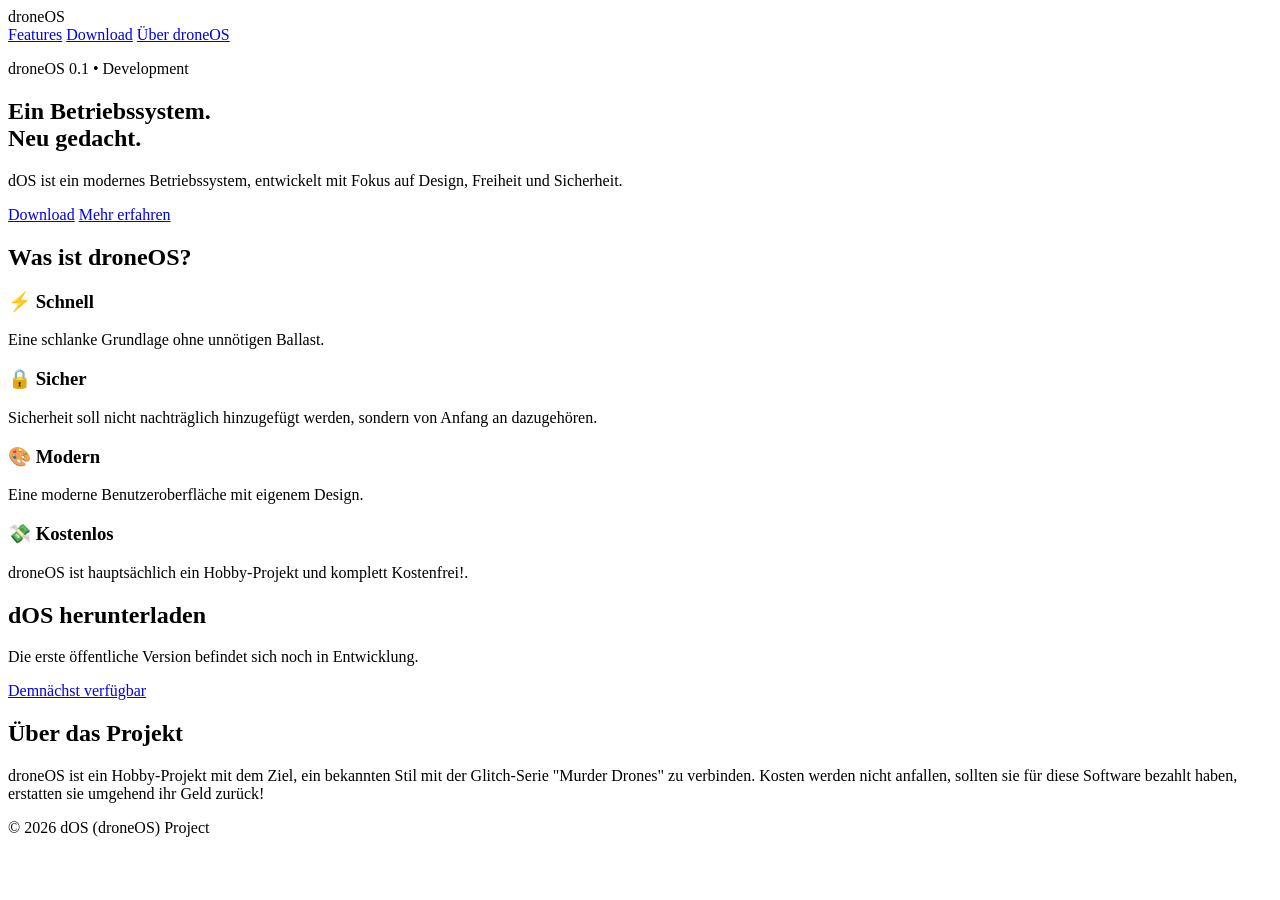
==== droneOS-project.html @ 56f5bc62 "Add files via upload" ====
<!DOCTYPE html>
<html lang="de">
<head>
    <meta charset="UTF-8">
    <meta name="viewport" content="width=device-width, initial-scale=1.0">

    <title>droneOS – Dein Betriebssystem</title>

    <link rel="stylesheet" href="style.css">
</head>

<body>

    <header>
        <div class="logo">droneOS</div>

        <nav>
            <a href="#features">Features</a>
            <a href="#download">Download</a>
            <a href="#about">Über droneOS</a>
        </nav>
    </header>


    <main>

        <section class="hero">
            <p class="version">droneOS 0.1 • Development</p>

            <h1>Ein Betriebssystem.<br>Neu gedacht.</h1>

            <p>
                dOS ist ein modernes Betriebssystem,
                entwickelt mit Fokus auf Design, Freiheit und Sicherheit.
            </p>

            <div class="buttons">
                <a class="button primary" href="#download">Download</a>
                <a class="button secondary" href="#about">Mehr erfahren</a>
            </div>
        </section>


        <section id="features" class="section">

            <h2>Was ist droneOS?</h2>

            <div class="cards">

                <div class="card">
                    <h3>⚡ Schnell</h3>
                    <p>
                        Eine schlanke Grundlage ohne unnötigen Ballast.
                    </p>
                </div>

                <div class="card">
                    <h3>🔒 Sicher</h3>
                    <p>
                        Sicherheit soll nicht nachträglich hinzugefügt werden,
                        sondern von Anfang an dazugehören.
                    </p>
                </div>

                <div class="card">
                    <h3>🎨 Modern</h3>
                    <p>
                        Eine moderne Benutzeroberfläche mit eigenem Design.
                    </p>
                </div>
                
                <div class="card">
                    <h3>💸 Kostenlos</h3>
                    <p>
                        droneOS ist hauptsächlich ein Hobby-Projekt und komplett Kostenfrei!.
                    </p>
                </div>

            </div>

        </section>


        <section id="download" class="section download">

            <h2>dOS herunterladen</h2>

            <p>Die erste öffentliche Version befindet sich noch in Entwicklung.</p>

            <a class="button primary" href="#">
                Demnächst verfügbar
            </a>

        </section>


        <section id="about" class="section">

            <h2>Über das Projekt</h2>

            <p>
                droneOS ist ein Hobby-Projekt mit dem Ziel, ein bekannten Stil mit der Glitch-Serie "Murder Drones" zu verbinden. Kosten werden nicht anfallen, sollten sie für diese Software bezahlt haben, erstatten sie umgehend ihr Geld zurück!
            </p>

        </section>

    </main>


    <footer>
        <p>© 2026 dOS (droneOS) Project</p>
    </footer>

</body>
</html>
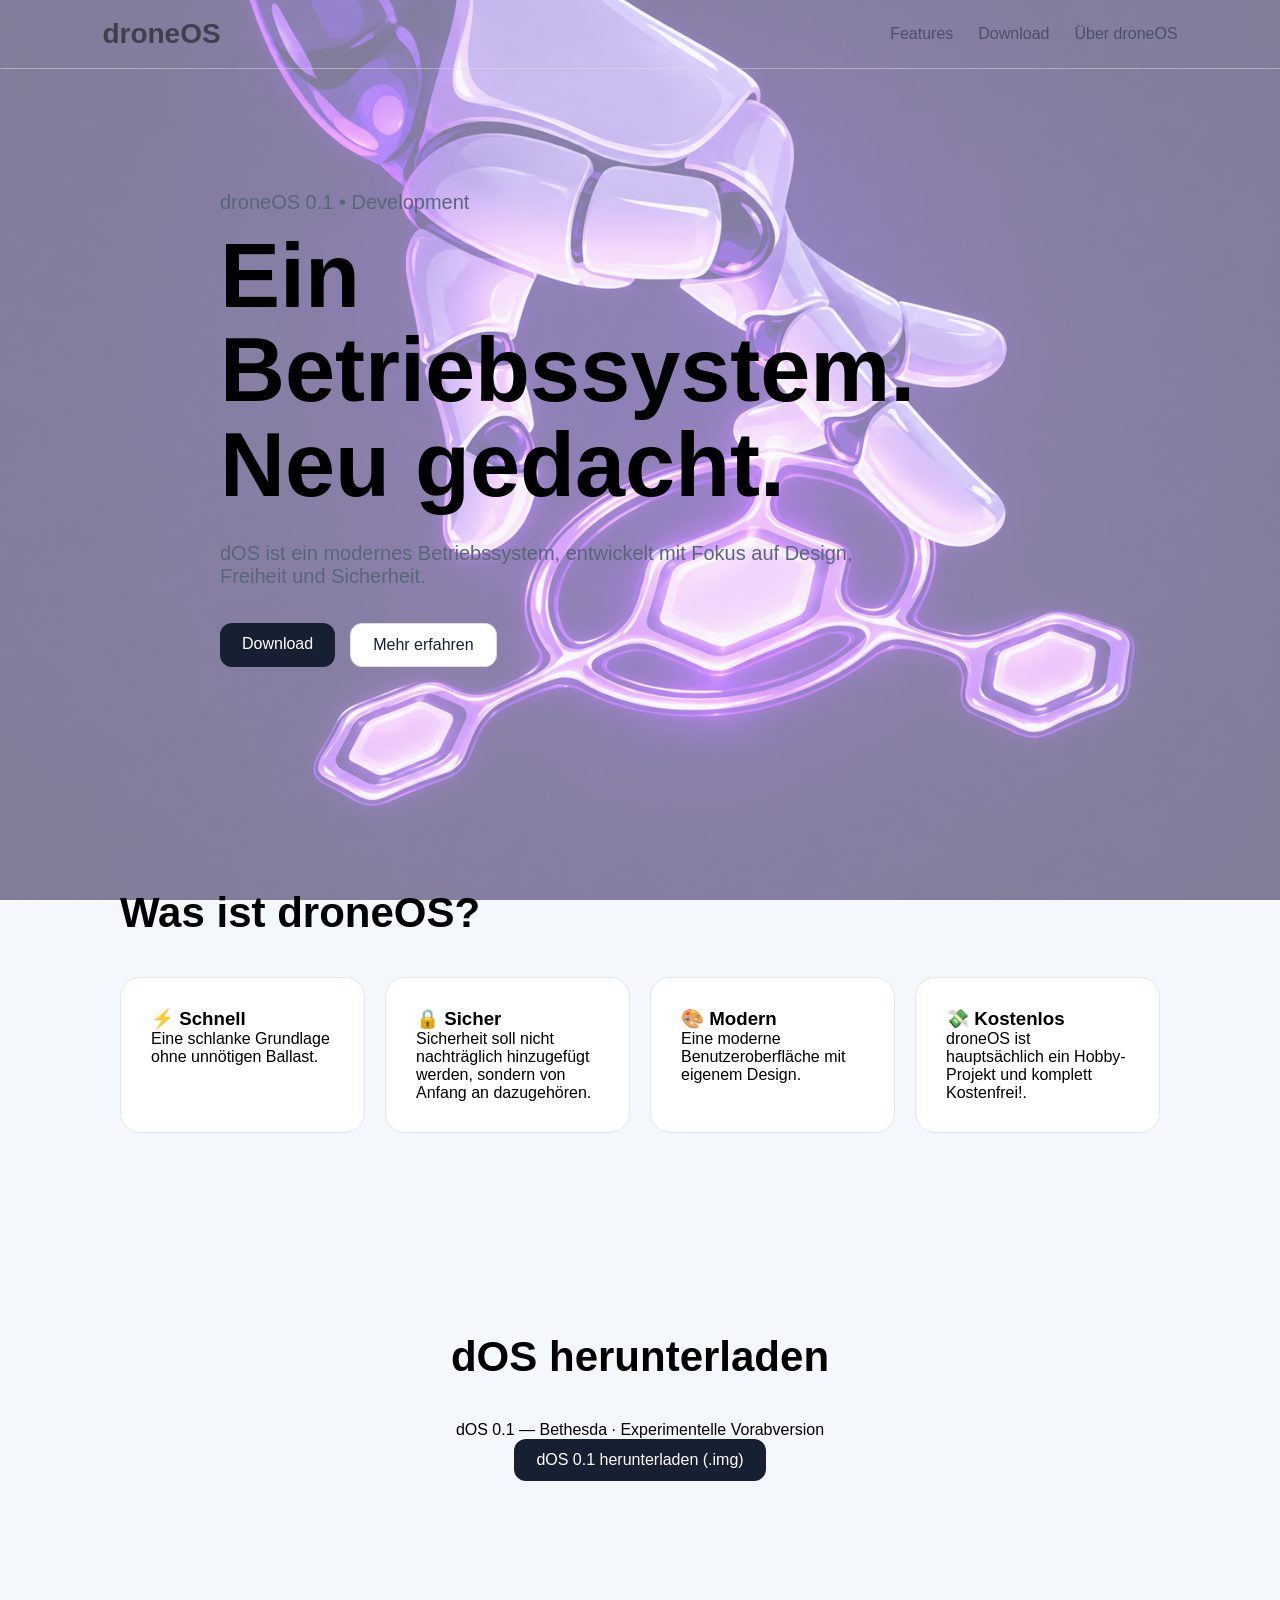
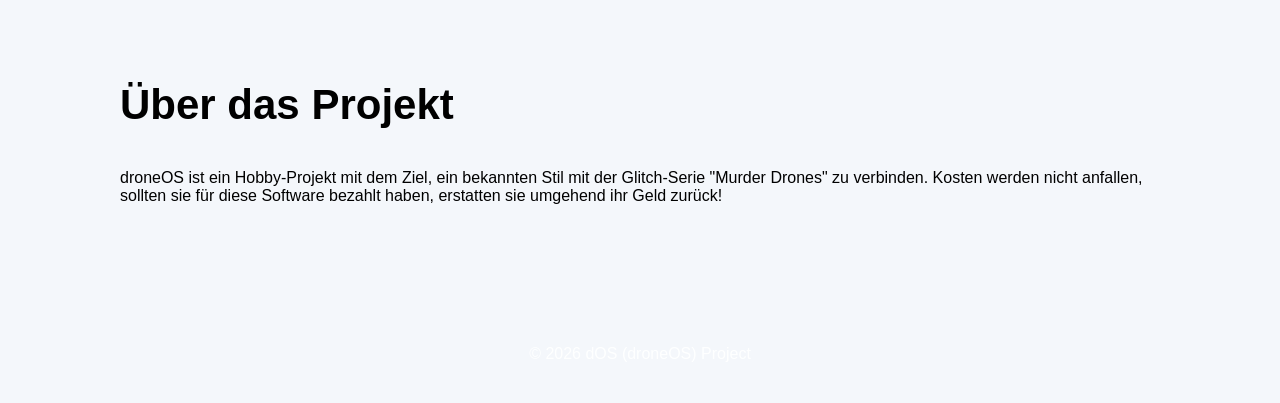
==== commit 166a53f6: "Add download link for dOS 0.1 Updated the download section to include a link for downloading dOS 0.1" ====
--- a/droneOS-project.html
+++ b/droneOS-project.html
@@ -83,13 +83,15 @@
 
         <section id="download" class="section download">
 
-            <h2>dOS herunterladen</h2>
+<h2>dOS herunterladen</h2>
 
-            <p>Die erste öffentliche Version befindet sich noch in Entwicklung.</p>
+<p>dOS 0.1 — Bethesda · Experimentelle Vorabversion</p>
 
-            <a class="button primary" href="#">
-                Demnächst verfügbar
-            </a>
+<a class="button primary"
+   href="dos.img"
+   download="dos.img">
+    dOS 0.1 herunterladen (.img)
+</a>
 
         </section>
 
@@ -112,4 +114,4 @@
     </footer>
 
 </body>
-</html>+</html>
--- a/style.css
+++ b/style.css
@@ -0,0 +1,197 @@
+* {
+    box-sizing: border-box;
+    margin: 0;
+    padding: 0;
+}
+
+html {
+    scroll-behavior: smooth;
+}
+
+body {
+    font-family: -apple-system, BlinkMacSystemFont, "Segoe UI", sans-serif;
+
+    position: relative;
+    background: #f4f7fb;
+}
+
+body::before {
+    content: "";
+    position: fixed;
+    inset: 0;
+
+    background-image: url("Images/ChatGPT Image 5. Aug. 2026, 01_32_09.png");
+    background-size: cover;
+    background-position: center;
+
+    opacity: 0.5;
+
+    z-index: -1;
+}
+
+
+
+/* Navigation */
+
+header {
+    position: sticky;
+    top: 0;
+
+    display: flex;
+    justify-content: space-between;
+    align-items: center;
+
+    padding: 18px 8%;
+
+    border-bottom: 1px solid #ddd;
+    opacity: 0.5;
+
+    z-index: 100;
+}
+
+.logo {
+    font-size: 28px;
+    font-weight: bold;
+}
+
+nav {
+    display: flex;
+    gap: 25px;
+}
+
+nav a {
+    color: #172033;
+    text-decoration: none;
+}
+
+nav a:hover {
+    opacity: 0.6;
+}
+
+
+/* Hero */
+
+.hero {
+    min-height: 80vh;
+
+    display: flex;
+    flex-direction: column;
+    justify-content: center;
+
+    max-width: 900px;
+    margin: auto;
+
+    padding: 80px 30px;
+}
+
+.version {
+    color: #667085;
+    margin-bottom: 15px;
+}
+
+.hero h1 {
+    font-size: clamp(45px, 8vw, 90px);
+    line-height: 1.05;
+    margin-bottom: 30px;
+}
+
+.hero p {
+    max-width: 650px;
+    font-size: 20px;
+    color: #596579;
+}
+
+
+/* Buttons */
+
+.buttons {
+    display: flex;
+    gap: 15px;
+    margin-top: 35px;
+}
+
+.button {
+    display: inline-block;
+
+    padding: 12px 22px;
+
+    border-radius: 12px;
+
+    text-decoration: none;
+
+    transition: 0.2s;
+}
+
+.primary {
+    background: #172033;
+    color: white;
+}
+
+.secondary {
+    background: white;
+    color: #172033;
+    border: 1px solid #ddd;
+}
+
+.button:hover {
+    transform: translateY(-2px);
+}
+
+
+/* Sections */
+
+.section {
+    max-width: 1100px;
+    margin: auto;
+    padding: 100px 30px;
+}
+
+.section h2 {
+    font-size: 42px;
+    margin-bottom: 40px;
+}
+
+
+/* Cards */
+
+.cards {
+    display: grid;
+
+    grid-template-columns:
+        repeat(4, minmax(220px, 1fr));
+
+    gap: 20px;
+}
+
+.card {
+    padding: 30px;
+
+    background: white;
+
+    border: 1px solid #e2e5ea;
+
+    border-radius: 20px;
+
+    transition: 0.2s;
+}
+
+.card:hover {
+    transform: translateY(-5px);
+}
+
+
+/* Download */
+
+.download {
+    text-align: center;
+}
+
+
+/* Footer */
+
+footer {
+    text-align: center;
+    padding: 40px;
+
+    color: #feffff;
+}
